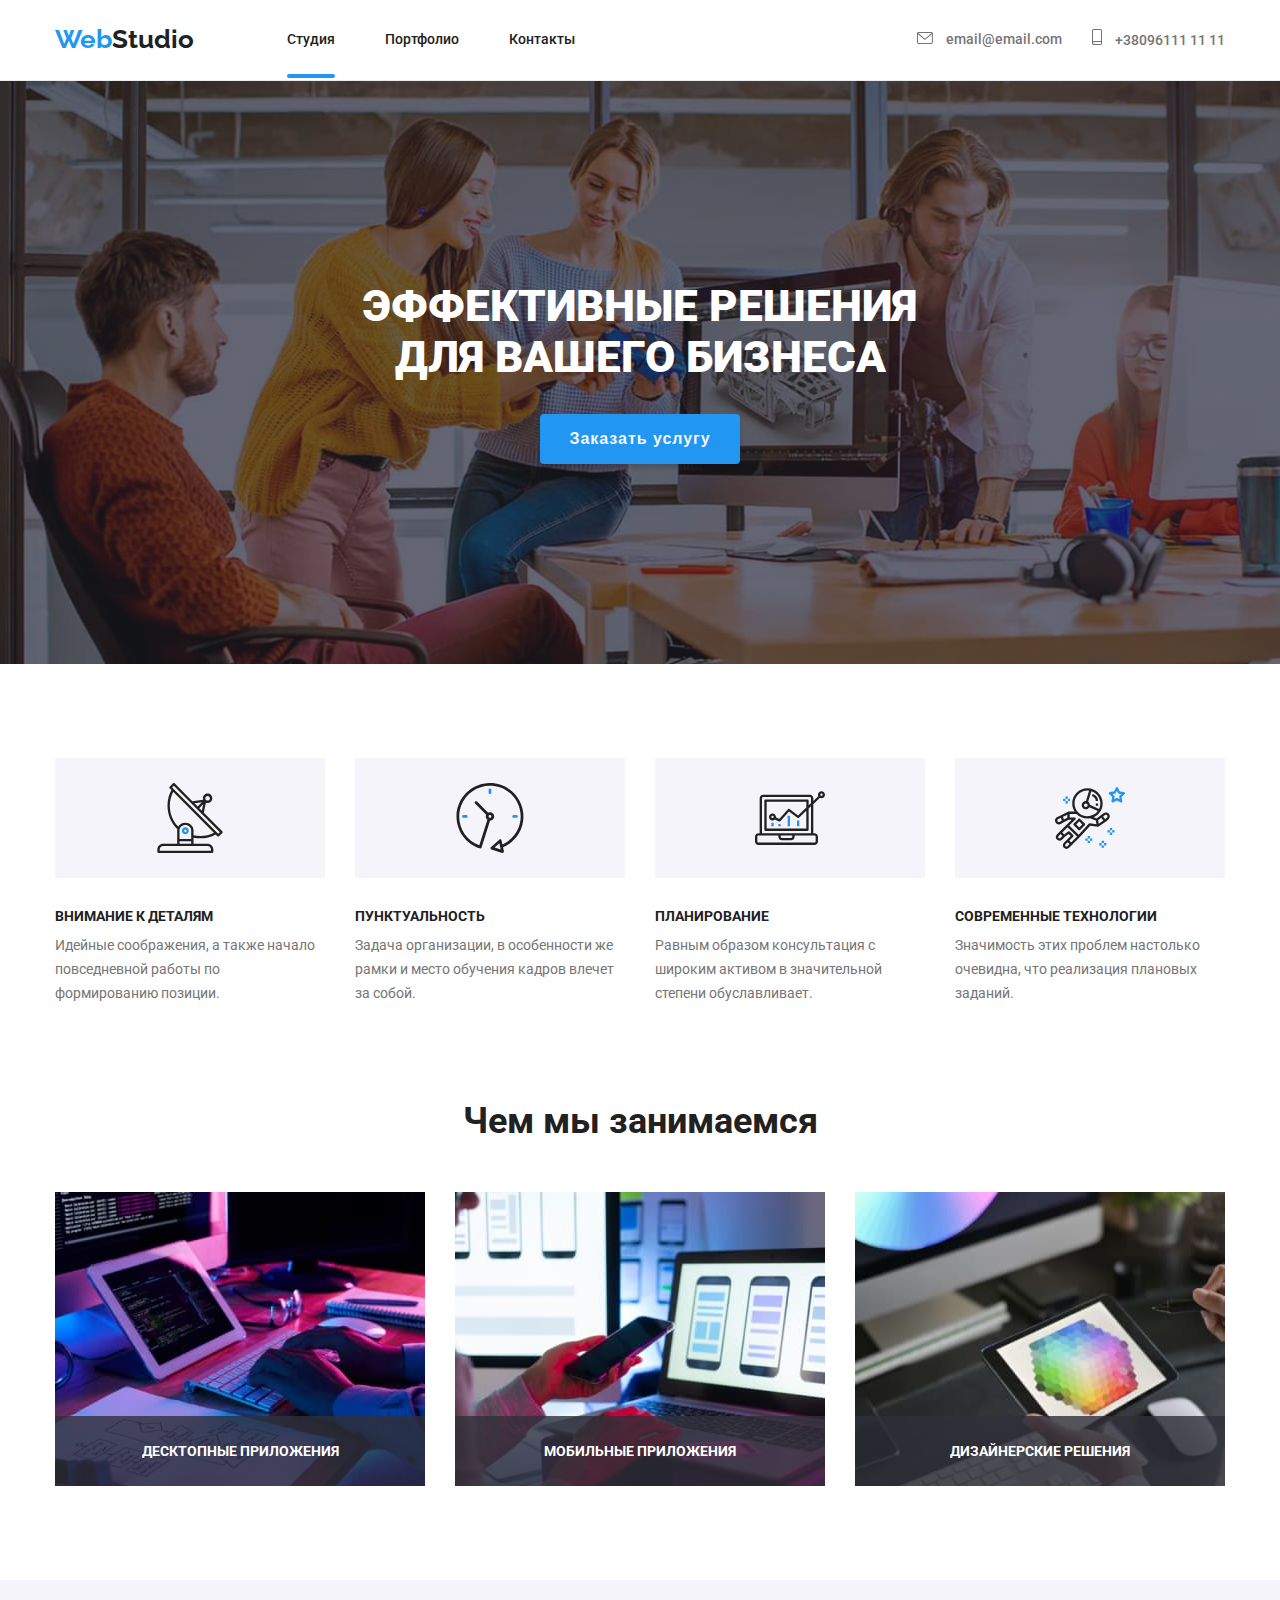
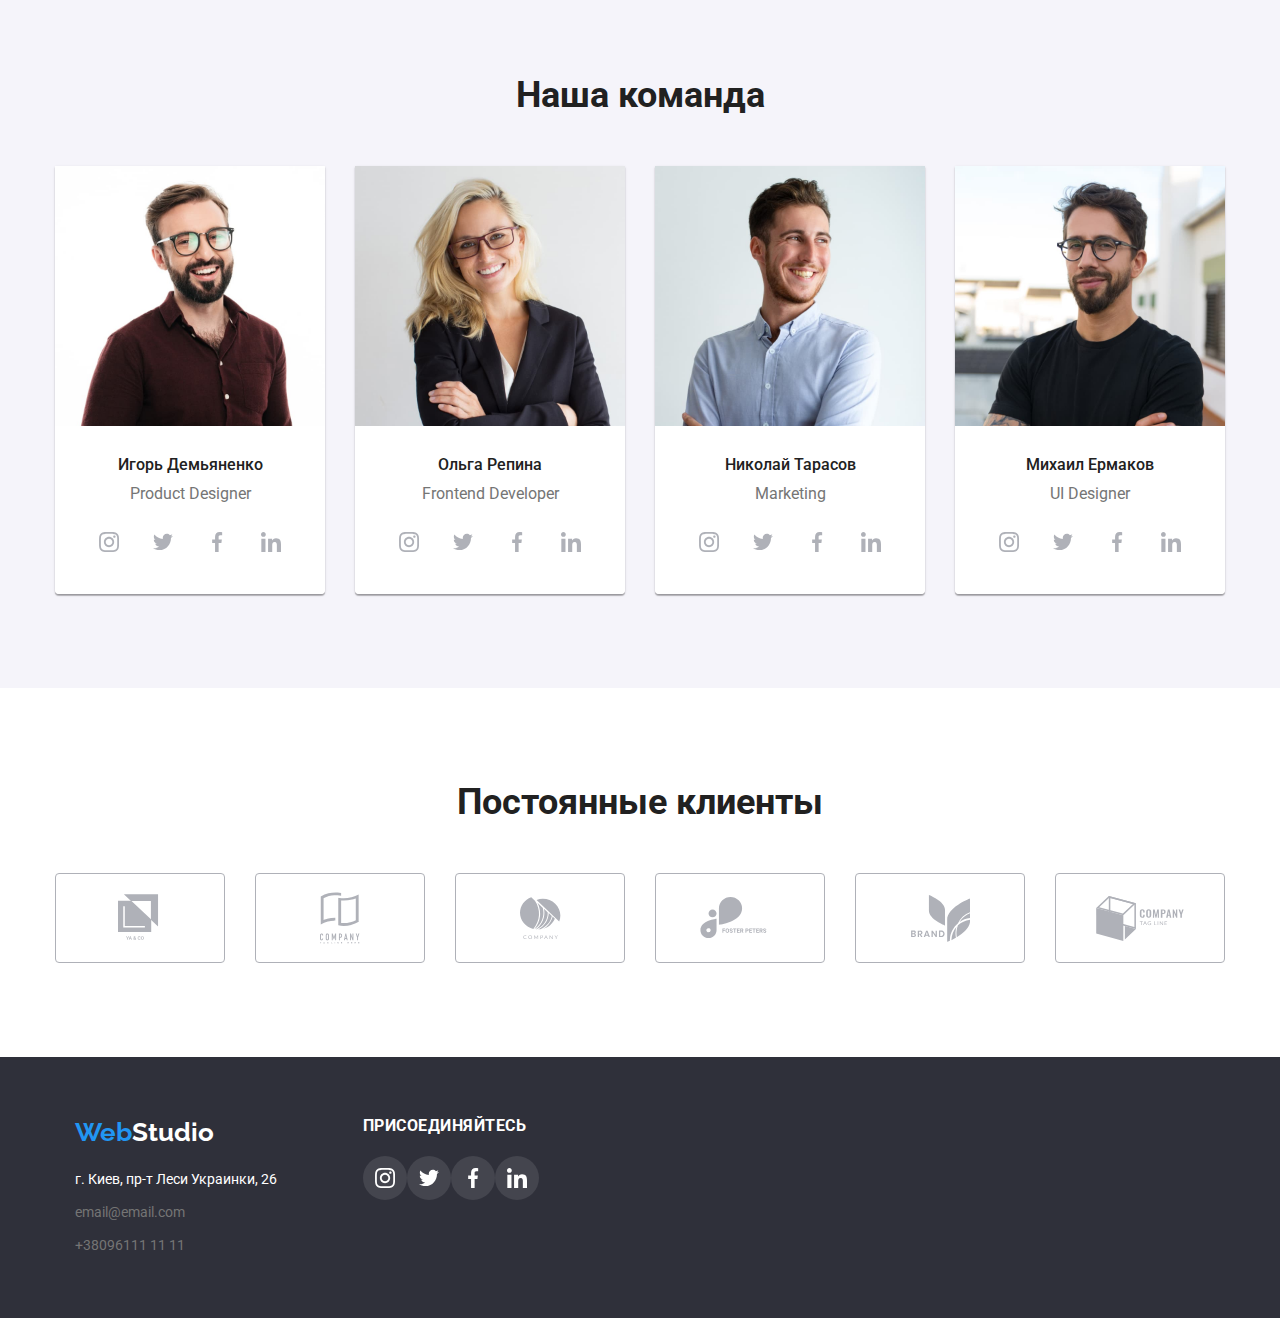
==== index.html @ d04120c4 "5" ====
<!DOCTYPE html>
<html lang="ru">
  <head>
    <meta charset="UTF-8" />
    <meta http-equiv="X-UA-Compatible" content="IE=edge" />
    <meta name="viewport" content="width=device-width, initial-scale=1.0" />
    <link rel="preconnect" href="https://fonts.gstatic.com" />
    <link
      href="https://fonts.googleapis.com/css2?family=Raleway:wght@700&family=Roboto:wght@400;500;700;900&display=swap"
      rel="stylesheet"
    />
    <link
      rel="stylesheet"
      href="https://cdnjs.cloudflare.com/ajax/libs/modern-normalize/1.0.0/modern-normalize.css"
      integrity="sha512-Zx6MlUMKSVJoQ+83OwhdILe8cSEsCzfqThJd7J/VA2UrK6Ctj85p+xzqfyuNXE5B1k25uUdmJ2OzItbBy9GHAQ=="
      crossorigin="anonymous"
    />
    <link rel="stylesheet" href="css/styles.css" />
    <title>webstudio</title>
  </head>

  <body>
    <header class="header">
      <div class="ctn">
        <nav class="nav">
          <a class="logo" href="./index.html"
            >Web<span class="logoS">Studio</span>
          </a>

          <ul class="nav-list">
            <li class="nav-item">
              <a class="link active" href="./index.html">Студия</a>
            </li>
            <li class="nav-item">
              <a class="link" href="./portfolio.html">Портфолио</a>
            </li>
            <li class="nav-item">
              <a class="link" href="#">Контакты</a>
            </li>
          </ul>

          <!-- address -->

          <ul class="contact">
            <li>
              <a class="link" href="mailto:email@email.com">
                <svg class="contact-icon" width="16" height="12">
                  <use href="./images/symbol-defs.svg#icon-envelope-1"></use>
                </svg>
                email@email.com</a
              >
            </li>
            <li>
              <a class="link" href="tel:+380961111111">
                <svg class="contact-icon" width="10" height="16">
                  <use href="./images/symbol-defs.svg#icon-smartphone-1"></use>
                </svg>
                +38096111 11 11</a
              >
            </li>
          </ul>
        </nav>
      </div>
    </header>

    <main>
      <!--Герой-->
      <section id="hero">
        <div class="herro">
          <!-- <img src="./images/bgr.jpg" alt="" /> -->
          <h1>Эффективные решения<br />для вашего бизнеса</h1>
          <button data-modal-open type="button" class="herro-button">Заказать услугу</button>
        </div>
      </section>

      <section class="features">
        <div class="ctn">
          <h2 class="visually-hidden">Особенности</h2>
          <ul class="features-list">
            <li class="features-item">
              <div class="thumb-features">
                <svg class="features-icon" width="70" height="70">
                  <use href="./images/symbol-defs.svg#icon-antenna"></use>
                </svg>
              </div>
              <h3>Внимание к деталям</h3>
              <p>
                Идейные соображения, а также начало повседневной работы по
                формированию позиции.
              </p>
            </li>
            <li class="features-item">
              <div class="thumb-features">
                <svg class="features-icon" width="70" height="70">
                  <use href="./images/symbol-defs.svg#icon-clock"></use>
                </svg>
              </div>
              <h3>Пунктуальность</h3>
              <p>
                Задача организации, в особенности же рамки и место обучения
                кадров влечет за собой.
              </p>
            </li>
            <li class="features-item">
              <div class="thumb-features">
                <svg class="features-icon" width="70" height="70">
                  <use href="./images/symbol-defs.svg#icon-diagram"></use>
                </svg>
              </div>
              <h3>Планирование</h3>
              <p>
                Равным образом консультация с широким активом в значительной
                степени обуславливает.
              </p>
            </li>
            <li class="features-item">
              <div class="thumb-features">
                <svg class="features-icon" width="70" height="70">
                  <use href="./images/symbol-defs.svg#icon-astronaut"></use>
                </svg>
              </div>
              <h3>Современные технологии</h3>
              <p>
                Значимость этих проблем настолько очевидна, что реализация
                плановых заданий.
              </p>
            </li>
          </ul>
        </div>
      </section>

      <section class="interest">
        <div class="ctn">
          <h2 class="title">Чем мы занимаемся</h2>
          <ul class="box">
            <li>
              <div class="thumb-interest">
                <img src="./images/img-1.jpg" alt="Десктопные приложения" />
                <h3 class="interest__text">Десктопные приложения</h3>
              </div>
            </li>
            <li>
              <div class="thumb-interest">
                <img src="./images/img-2.jpg" alt="Мобильные приложения" />
                <h3 class="interest__text">Мобильные приложения</h3>
              </div>
            </li>
            <li>
              <div class="thumb-interest">
                <img src="./images/img-3.jpg" alt="Дизайнерские решения" />
                <h3 class="interest__text">Дизайнерские решения</h3>
              </div>
            </li>
          </ul>
        </div>
      </section>

      <section class="teem">
        <div class="ctn">
          <h2 class="title">Наша команда</h2>
          <ul class="teem-list">
            <li class="teem-item">
              <img width="270"
                src="./images/img_1.jpg"
                alt="Игорь Демьяненко"
              />
              <div class="team-card">
                <a href="./images/symbol-defs.svg"></a>
                <h3>Игорь Демьяненко</h3>
                <p>Product Designer</p>
                  <!-- rere -->
                  <ul class="teamate-networks">
                    <li class="teamate-network-item">
                      <a class="teamate-network-link" href="">
                        <svg class="network-icon" width="20" height="20">
                          <use href="./images/symbol-defs.svg#icon-inst"></use>
                        </svg>
                      </a>
                    </li>
                    <li class="teamate-network-item">
                      <a class="teamate-network-link" href="">
                        <svg class="network-icon" width="20" height="16.25">
                          <use href="./images/symbol-defs.svg#icon-twitter"></use>
                        </svg>
                      </a>
                    </li>
                    <li class="teamate-network-item">
                      <a class="teamate-network-link" href="">
                        <svg class="network-icon" width="20" height="20">
                          <use href="./images/symbol-defs.svg#icon-facebook"></use>
                        </svg>
                      </a>
                    </li>
                    <li class="teamate-network-item">
                      <a class="teamate-network-link" href="">
                        <svg class="network-icon" width="20" height="20">
                          <use href="./images/symbol-defs.svg#icon-linkedin"></use>
                        </svg>
                      </a>
                    </li>
                  </ul>
                  <!-- rere -->
              </div>
            </li>
            <li class="teem-item">
              <img width="270" src="./images/img_2.jpg" alt="Ольга Репина" />
              <div class="team-card">
                <h3>Ольга Репина</h3>
                <p>Frontend Developer</p>
                <ul class="teamate-networks">
                  <li class="teamate-network-item">
                    <a class="teamate-network-link" href="">
                      <svg class="network-icon" width="20" height="20">
                        <use href="./images/symbol-defs.svg#icon-inst"></use>
                      </svg>
                    </a>
                  </li>
                  <li class="teamate-network-item">
                    <a class="teamate-network-link" href="">
                      <svg class="network-icon" width="20" height="16.25">
                        <use href="./images/symbol-defs.svg#icon-twitter"></use>
                      </svg>
                    </a>
                  </li>
                  <li class="teamate-network-item">
                    <a class="teamate-network-link" href="">
                      <svg class="network-icon" width="10" height="20">
                        <use href="./images/symbol-defs.svg#icon-facebook"></use>
                      </svg>
                    </a>
                  </li>
                  <li class="teamate-network-item">
                    <a class="teamate-network-link" href="">
                      <svg class="network-icon" width="20" height="20">
                        <use href="./images/symbol-defs.svg#icon-linkedin"></use>
                      </svg>
                    </a>
                  </li>
                </ul>
              </div>
            </li>
            <li class="teem-item">
              <img width="270" src="./images/img_3.jpg" alt="Николай Тарасов" />
              <div class="team-card">
                <h3>Николай Тарасов</h3>
                <p>Marketing</p>
                <ul class="teamate-networks">
                  <li class="teamate-network-item">
                    <a class="teamate-network-link" href="">
                      <svg class="network-icon" width="20" height="20">
                        <use href="./images/symbol-defs.svg#icon-inst"></use>
                      </svg>
                    </a>
                  </li>
                  <li class="teamate-network-item">
                    <a class="teamate-network-link" href="">
                      <svg class="network-icon" width="20" height="16.25">
                        <use href="./images/symbol-defs.svg#icon-twitter"></use>
                      </svg>
                    </a>
                  </li>
                  <li class="teamate-network-item">
                    <a class="teamate-network-link" href="">
                      <svg class="network-icon" width="10" height="20">
                        <use href="./images/symbol-defs.svg#icon-facebook"></use>
                      </svg>
                    </a>
                  </li>
                  <li class="teamate-network-item">
                    <a class="teamate-network-link" href="">
                      <svg class="network-icon" width="20" height="20">
                        <use href="./images/symbol-defs.svg#icon-linkedin"></use>
                      </svg>
                    </a>
                  </li>
                </ul>
              </div>
            </li>
            <li class="teem-item">
              <img width="270" src="./images/img_4.jpg" alt="Михаил Ермаков" />
              <div class="team-card">
                <h3>Михаил Ермаков</h3>
                <p>UI Designer</p>
                <ul class="teamate-networks">
                  <li class="teamate-network-item">
                    <a class="teamate-network-link" href="">
                      <svg class="network-icon" width="20" height="20">
                        <use href="./images/symbol-defs.svg#icon-inst"></use>
                      </svg>
                    </a>
                  </li>
                  <li class="teamate-network-item">
                    <a class="teamate-network-link" href="">
                      <svg class="network-icon" width="20" height="16.25">
                        <use href="./images/symbol-defs.svg#icon-twitter"></use>
                      </svg>
                    </a>
                  </li>
                  <li class="teamate-network-item">
                    <a class="teamate-network-link" href="">
                      <svg class="network-icon" width="10" height="20">
                        <use href="./images/symbol-defs.svg#icon-facebook"></use>
                      </svg>
                    </a>
                  </li>
                  <li class="teamate-network-item">
                    <a class="teamate-network-link" href="">
                      <svg class="network-icon" width="20" height="20">
                        <use href="./images/symbol-defs.svg#icon-linkedin"></use>
                      </svg>
                    </a>
                  </li>
                </ul>
              </div>
            </li>
          </ul>
        </div>
      </section>

      <section class="client">
        <div class="ctn">
          <h2 class="title">Постоянные клиенты</h2>
          <!-- <h3 class="title">не получается сменить цвет SVG при ховере(удалял цвет, филл...) не разобрался</h3> -->
          <ul>
            <li class="client-item">
              <a href="#">
                <svg class="client-icon" width="44.27px" height="49.23px">
                <use href="./images/symbol-defs.svg#icon-logo-1">
                </use></svg></a>
            </li>
            <li class="client-item"><a href="#">
                <svg class="client-icon" width="40px" height="52px">
                <use href="./images/symbol-defs.svg#icon-logo-2">
                </use></svg>
            </a></li>
            
            <li class="client-item"><a href="#">
              <svg class="client-icon" width="41px" height="42.6px">
              <use href="./images/symbol-defs.svg#icon-logo-3">
              </use></svg></a></li>
            <li class="client-item"><a href="#">
              <svg class="client-icon" width="79.66" height="42.02">
              <use href="./images/symbol-defs.svg#icon-logo-4">
              </use></svg></a></li>
            <li class="client-item"><a href="#">
              <svg class="client-icon" width="59" height="47">
              <use href="./images/symbol-defs.svg#icon-logo-5">
              </use></svg></a></li>
            <li class="client-item"><a href="#">
              <svg class="client-icon" width="88.48" height="45.44">
              <use href="./images/symbol-defs.svg#icon-logo-6">
              </use></svg></a></li>
          </ul>
        </div>
      </section>
    </main>

    <footer class="foot">
      <div class="ctn">
        <div class="adress-conteiner">
          <a class="logo bottom" href="#hero"
            >Web<span class="logo-S">Studio</span>
          </a>
          <address class="adress">
            <span class="adress"> г. Киев, пр-т Леси Украинки, 26</span>
            <a class="adress link" href="mailto:email@email.com"
              >email@email.com</a
            >
            <a class="adress link" href="tel:+380961111111">+38096111 11 11</a>
          </address>
        </div>
        <div class="social-links">
          <p class="social-links-text">присоединяйтесь</p>
          
          <ul class="teamate-networks">
            <li class="teamate-network-item">
              <a class="teamate-network-link" href="">
                <svg class="network-icon" width="20" height="20">
                  <use href="./images/symbol-defs.svg#icon-inst"></use>
                </svg>
              </a>
            </li>
            <li class="teamate-network-item">
              <a class="teamate-network-link" href="">
                <svg class="network-icon" width="20" height="16.25">
                  <use href="./images/symbol-defs.svg#icon-twitter"></use>
                </svg>
              </a>
            </li>
            <li class="teamate-network-item">
              <a class="teamate-network-link" href="">
                <svg class="network-icon" width="20" height="20">
                  <use href="./images/symbol-defs.svg#icon-facebook"></use>
                </svg>
              </a>
            </li>
            <li class="teamate-network-item">
              <a class="teamate-network-link" href="">
                <svg class="network-icon" width="20" height="20">
                  <use href="./images/symbol-defs.svg#icon-linkedin"></use>
                </svg>
              </a>
            </li>
          </ul>

        </div>
      </div>
      </footer>
    
    <div data-modal class="backdrop is-hidden">
      <div class="modal">
        <form class="form">
          <p class="form__text">Оставьте свои данные, мы вам перезвоним</p>
          <label for="username">Имя</label>
            <div class="form-input__wraper">
              <input type="text" name="name" id="username">
            </div>
          <label for="tel">Телефон</label>
            <div class="form-input__wraper">
              <input type="text" name="tel" id="tel">
            </div>
          <label for="mail">Почта</label>
            <div class="form-input__wraper">
              <input type="text" name="mail" id="mail">
            </div>  
          <label for="mail">Почта</label>
            <div class="form-input__wraper">
              <input type="text" name="email" id="email">
            </div> 
            <button type="submit">Отправить</button>
                  </form>
          <div class="checkbox">
            <input type="checkbox" name="" id="">
          </div>
          
            <div></div>



          
        
        <button data-modal-close type="" class="close-button">
          <svg class="close-button__icon" width="20" height="20">
            <use href="./images/symbol-defs.svg#icon-close"></use>
          </svg>
        </button>

      </div>
    </div>

    <script src="./js/modal.js"></script>
  </body>
</html>
---- css/styles.css ----
:root {
  --maintext: #212121;
  --greytext: #757575;
  --greytext-second: #AFB1B8;
  --focus: #2196f3;
  --herotext: #ffffff;
  --background-main: #ffffff;
  --background-modal: rgba(0, 0, 0, 0.2);
  --background-thumb: rgba(33, 150, 243, 0.9);
  --background-hero: #2f303a;
  --text-adress: rgba(255, 255, 255, 0.6);
  --background-second: #f5f4fa;
  --background-interest: #e5e5e5;
  --bazier: cubic-bezier(0.4, 0, 0.2, 1);
  --card-set-gap: 30px;
}

*,
*::before,
*::after {
  box-sizing: inherit;
  margin: 0;
  padding: 0;
  
}



/* padding-top: 80px; */

body {
  box-sizing: border-box;
  font-family: 'Roboto', sans-serif;
  color: var(--maintext);
  background-color: var(--background-main);
}

a {
  text-decoration: none;
}

ul {
  list-style: none;
}

.ctn {

  /* outline: 1px solid coral; */

  width: 1200px;
  margin: 0 auto;
  padding: 0 15px;
}

.no-gap {
  display: block;
  max-width: 100%;
  height: auto;
}

/*header*/

.header {
  position: sticky;
  top: 0;
  min-height: 80px;
  padding: 24 215px;
  border-bottom: 1px solid #ececec;
  background-color: var(--background-main);
  z-index: 1;
}

.nav {
  font-weight: 500;
  align-items: center;
  line-height: 1.172;
  color: var(--maintext);
  vertical-align: middle;
  justify-content: space-between;
}

.nav-list {
  margin-left: 93px;
}

.nav-item:not(:first-child) {
  margin-left: 50px;
}

.logo {
  display: inline-block;
  font-family: 'Raleway', sans-serif;
  font-size: 26px;
  font-style: normal;
  font-weight: 700;
  line-height: 1.1738;
  color: var(--focus);
  padding-top: 24px;
  padding-bottom: 25px;
}

.logoS {
  color: var(--maintext);
}

.link {
  position: relative;
  font-weight: 500;
  font-size: 14px;
  line-height: 1.172;
  color: inherit;
}

.link.active::after {
  position: absolute;
  bottom: -31px;
  content: '';
  display: block;
  width: 100%;
  height: 4px;
  margin-top: 28px;
  background-color: var(--focus);
  border-radius: 2px;
}

/* contact */

.contact {
  margin-left: auto;
}

.contact a {
  color: var(--greytext);
 }

.contact li:last-child {
  margin-left: 30px;
}

.contact-icon {
  margin-right: 10px;
  text-align: center;
  fill: currentColor;
}

a.link:focus,
a.link:hover {
  color: var(--focus);
  transition: color 250ms var(--bazier), background-color 250ms var(--bazier);
}

/* Hower */

/* a.link:focus .contact-icon,
a.link:hover .contact-icon {
  fill: var(--focus);
} */

a.link:focus::before,
a.link:hover::before {
  color: var(--focus);
}

.header,
.nav,
.nav-list,
.box,
.features-list,
.teem-list,
.contact {
  display: flex;
  align-items: center;
  justify-content: space-between;
}

/*herro*/

.herro {
  margin: 0 auto;
  padding-top: 200px;
  padding-bottom: 200px;
  max-width: 1600px;
  background-color: var(--background-hero);
  background-image: linear-gradient(
      to right,
      rgba(47, 48, 58, 0.4),
      rgba(47, 48, 58, 0.4)
    ),
    url(../images/bgr.jpg);
  background-repeat: no-repeat;
  background-size: cover;
  text-align: center;
}

/* align-items: center;
  justify-content: space-between; */

.herro h1 {
  color: var(--herotext);
  display: block;
  font-weight: 900;
  line-height: 1.1738;
  font-size: 44px;
  font-style: normal;
  text-transform: uppercase;
  margin-bottom: 30px;
}

.herro-button {
  display: inline-block;
  cursor: pointer;
  border-radius: 4px;
  font-weight: 700;
  font-size: 16px;
  line-height: 1.875;
  letter-spacing: 0.06em;
  border: 1px solid transparent;
  background-color: var(--focus);
  color: var(--background-second);
  width: 200px;
  height: 50px;
  box-shadow: 0px 4px 4px rgba(0, 0, 0, 0.15);
}

.herro-button:focus,
.herro-button:hover {
  background-color: var(--background-second);
  color: var(--focus);
}

/*features*/

.features {
  padding: 94px 0;
}

.visually-hidden {
  position: absolute;
  width: 1px;
  height: 1px;
  margin: -1px;
  border: 0;
  padding: 0;
  white-space: nowrap;
  clip-path: inset(100%);
  clip: rect(0 0 0 0);
  overflow: hidden;
}

.features-item:not(:last-of-type) {
  margin-right: 30px;
}

.features h3 {
  font-weight: 700;
  font-size: 14px;
  line-height: 1.142;
  text-transform: uppercase;
  margin: 0;
  padding: 0;
  margin-top: 30px;
  margin-bottom: 10px;
}

.features p {
  font-weight: 400;
  font-size: 14px;
  line-height: 1.712;
  color: var(--greytext);
}

.thumb-features {
  width: 270px;
  height: 120px;
  background-color: var(--background-second);
  display: flex;
  align-items: center;
  justify-content: center;
}

/* interest */

.interest {
  padding-bottom: 94px;
}

.interest h2 {
  font-weight: 700;
  font-size: 36px;
  line-height: 1.172;
  text-align: center;
}

.box {
  margin-top: 50px;
}

/* .box img { display: block;} */

.thumb-interest {
  position: relative;
  width: 370px;
  height: 294px;
}

.thumb-interest > img {
  display: block;
  height: 100%;
  width: 100%;
  object-fit: cover;
}

.interest__text {
  position: absolute;
  bottom: 0;
  width: 100%;
  height: 70px;
  background: rgba(47, 48, 58, 0.8);
  font-weight: 700;
  font-size: 14px;
  line-height: 1.172;
  color: var(--herotext);
  text-transform: uppercase;


  display: flex;
  justify-content: center;
  align-items: center;
  padding: 27px 0;
}

/*teem*/

.teem {
  padding-top: 94px;
  padding-bottom: 94px;
  background-color: var(--background-second);
}

.teem h2 {
  font-weight: 700;
  font-size: 36px;
  line-height: 1.172;
  text-align: center;
  margin-bottom: 50px;
}

.team-card {
  padding: 30px 32px;
  background-color:var(--background-main);
  border-radius: 0px 0px 4px 4px;
}

.teem h3 {
  font-weight: 500;
  font-size: 16px;
  line-height: 1.172;
  text-align: center;
  padding-bottom: 10px;
}

.teem p {
  color: var(--greytext);
  font-weight: 400;
  font-size: 16px;
  line-height: 1.172;
  text-align: center;
}

.teem-item {
  box-shadow: 0px 1px 3px rgb(0 0 0 / 12%), 0px 1px 1px rgb(0 0 0 / 12%),
    0px 2px 1px rgb(0 0 0 / 22%);
  border-radius: 0px 0px 4px 4px;
}

.teem-item img {
  display: block;
}

.teem-item:hover,
.teem-item:focus {
  box-shadow: 0px 1px 1px rgba(0, 0, 0, 0.12), 0px 4px 4px rgba(0, 0, 0, 0.06),
    1px 4px 6px rgba(0, 0, 0, 0.16);
  outline: none;
  transition: color 250ms var(--bazier), background-color 250ms var(--bazier);
}

.teamate-networks {
  margin-top: 16px;
  display: flex;
  justify-content: space-between;

  /* text-align: center; */
  /* align-items: ; */
  color: var(--greytext);
  }


.teamate-networks:not(:last-child) {
  margin-right: 10px;
}

/* .teamate-network-item:not(:last-of-type) {
  margin-right: 10px;
} */

.teamate-network-link {
  display: inline-flex;

  /* outline: coral 1px solid; */
  color: var(--greytext-second);
  object-fit: contain;
  border-radius: 50%;
  width: 44px;
  height: 44px;
  align-items: center;
  justify-content: center;
}

.teamate-network-item {
  align-items: baseline;
 }

.teamate-network-link:hover,
.teamate-network-link:focus {
  color: var(--background-main);
  background-color: var(--focus);
  position: centre;
  transition: color 250ms var(--bazier), background-color 250ms var(--bazier);

  /* background-color: var(--focus); */
  /* fill: darkmagenta; */
}

.network-icon {
  fill: currentColor;
  width: 20px;
  height: 20px;
  object-fit: contain;
  
}

/* CLIENT*S */

.client {
  padding: 94px 0;
}

.client .title{
  margin-bottom: 50px;
}
  
.client ul {
  display: flex;
  align-items: center;
  justify-content: space-between;
  /* outline: var(--focus) 1px dashed; */
}
  
.client li {
  
  width: 170px;
  height: 90px;
  }
  

.client-item:hover .client-icon,
.client-item:focus .client-icon {
  
  color: var(--focus);
  fill: var(--focus);
  /* background-color: var(--focus); */
  outline: none;
  transition: color 250ms var(--bazier), background-color 250ms var(--bazier);
}

.client-item a {
  width: 100%;
  height: 100%;
  display: flex;
  align-items: center;
  justify-content: center;
  border: var(--greytext-second) 1px solid;
  color:var(--greytext-second);
  border-radius: 4px;
}
   
.client-item a:hover,
.client-item a:focus {
  border-color: var(--focus);
  outline: none;
  fill: var(--focus);
  color: var(--focus);
  transition: color 250ms var(--bazier), background-color 250ms var(--bazier);
}

.client-icon {
  fill: currentColor;
}

/* .client-item:hover .client-icon,
.client-item:focus .client-icon {
  fill: var(--focus);
} */
/* 
.client-item:hover { 
  background-color: var(--focus);
  fill: var(--focus);
 } */
  
/*footer*/
  
.foot {
  padding: 60px;
  background-color: var(--background-hero);
  
}

.foot > .ctn {
  display: flex;
  flex-wrap: wrap;
}

.logo-S {
  color: var(--herotext);
}

.adress {
  font-weight: 400;
  font-size: 14px;
  line-height: 1.714;
  text-decoration: none;
  color: var(--herotext);
  font-style: normal;
}

a.adress {
  color: var(--greytext);
  display: block;
  margin-top: 9px;
}

.social-links {
  margin-left: 86px;
  align-items: baseline;
}

.social-links .teamate-network-link {
background: rgba(255, 255, 255, 0.1);
color: var(--background-main);
fill: var(--herotext);
}

.social-links-text {
  font-family: Roboto, sans-serif;
  font-weight: 700;
  size: 14px;
  line-height: 1.172;
  letter-spacing: 0.03em;
  text-transform: uppercase;  
  color: var(--background-main);
  margin-bottom: 20px;
}

.foot .teamate-network-link:hover,
.foot .teamate-network-link:focus {
  color: var(--background-main);
  background-color: var(--focus);
  transition: color 250ms var(--bazier), background-color 250ms var(--bazier);
}

.nav-list::after {
  content: '';
  position: absolute;

  /* buttom 0; */
  left: 0;
  width: 100%;
  background-color: var(--focus);
  height: 5px;
  opacity: 0;
}

/* h2 - section title */

.title {
  font-weight: 700;
  font-size: 36px;
  line-height: 1.16;
  text-align: center;
  margin: 0;
  padding: 0;
}

.bottom {
  padding: 0;
  margin-bottom: 20px;
}

.thumb {
  position: relative;
  overflow: hidden;
}

.example-link:hover,
.example-link:focus {
  box-shadow: 0px 1px 1px rgba(0, 0, 0, 0.12), 0px 4px 4px rgba(0, 0, 0, 0.06),
    1px 4px 6px rgba(0, 0, 0, 0.16);
  outline: none;
}

.overlay {
  position: absolute;
  bottom: 0;
  left: 0;

  transform: translateY(101%);

  width: 100%;
  height: 100%;
  background-color: var(--background-thumb);

  transition: transform 250ms var(--bazier);
}


.example-link:hover .overlay,
.example-link:focus .overlay {
  transform: translateY(0);
}

.overlay__text {
  margin: 0;
  padding: 63px 24px;

  color: var(--background-main);
  font-size: 18px;
  line-height: 1.56;

}
  
.backdrop {
  position: fixed;
  top: 0;
  left: 0;
  width: 100%;
  height: 100%;
  background-color: var(--background-modal);
  z-index: 100;
}

.modal {
  position: absolute;
  top: 50%;
  left: 50%;
  transform: translate(-50%, -50%);
  background-color: var(--background-main);
  max-width: 528px;
  width: 100%;
  /* min-height: 581px; */
  padding: 40px;
  max-height: 100vh;
  overflow-y: auto;
}

.backdrop.is-hidden {
  opacity: 0;
  pointer-events: none;
  visibility: hidden;
}

.close-button {
  position: absolute;
  display: flex;
  top: 8px;
  right: 8px;
  align-items: center;
  border-radius: 50%;
  border: 1px solid rgba(0,0,0,0.1);;
  width: 30px;
  height: 30px;
  justify-content: center;
}

  /* section {
    outline: rebeccapurple 1px dashed;
  }
  
  li {
    outline: royalblue 1px dashed;
  } */
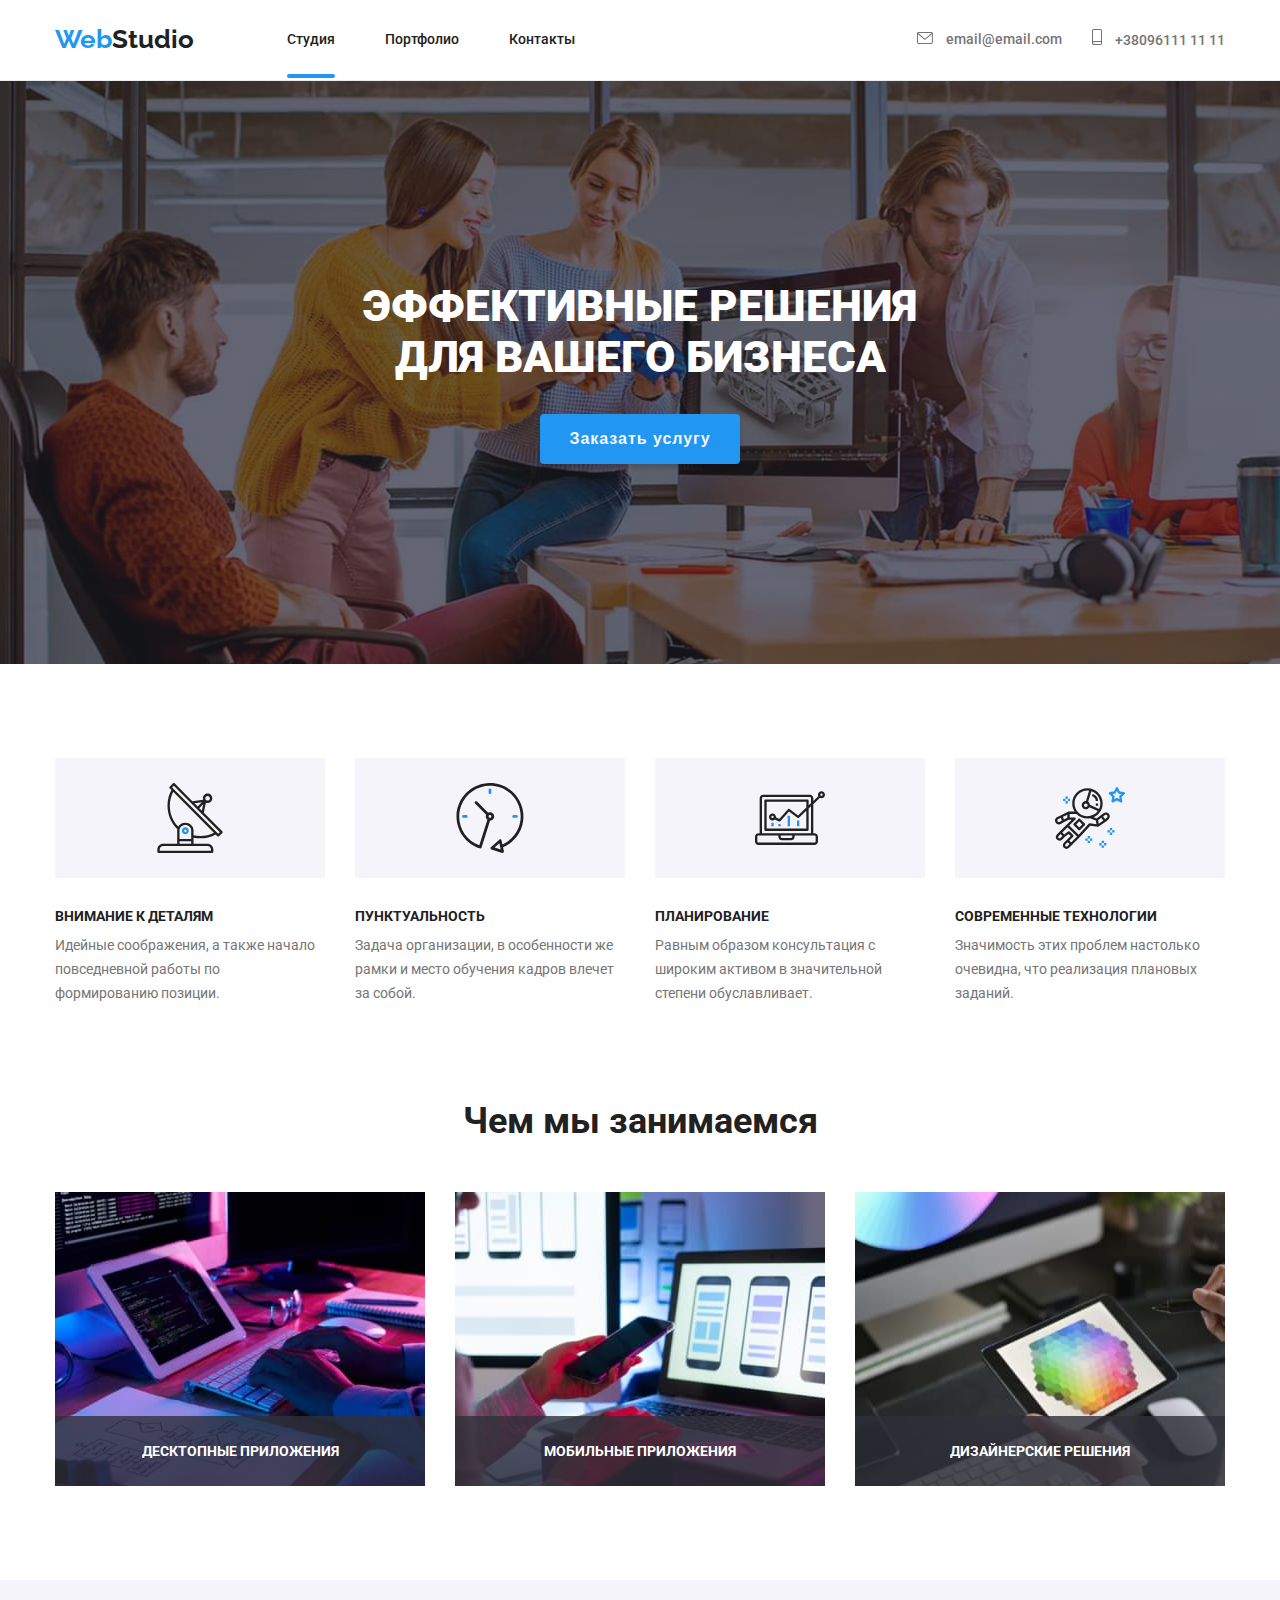
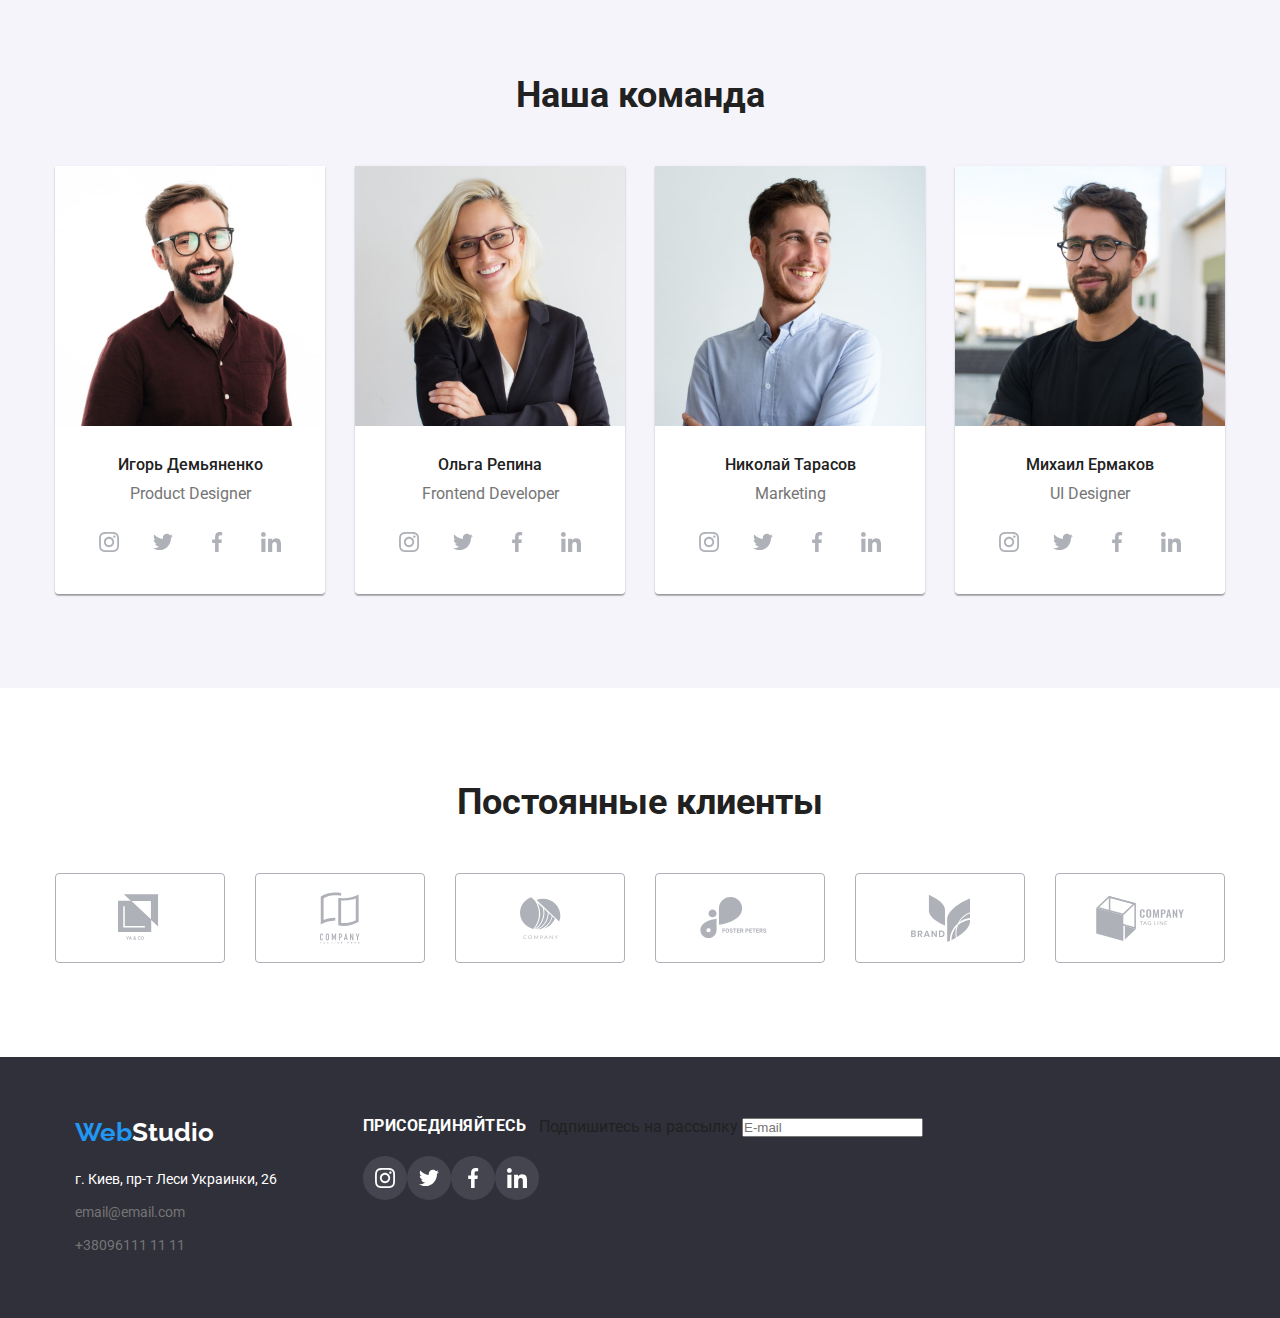
==== commit 7ceee507: "6" ====
--- a/index.html
+++ b/index.html
@@ -357,6 +357,7 @@
 
     <footer class="foot">
       <div class="ctn">
+
         <div class="adress-conteiner">
           <a class="logo bottom" href="#hero"
             >Web<span class="logo-S">Studio</span>
@@ -369,6 +370,7 @@
             <a class="adress link" href="tel:+380961111111">+38096111 11 11</a>
           </address>
         </div>
+
         <div class="social-links">
           <p class="social-links-text">присоединяйтесь</p>
           
@@ -403,36 +405,80 @@
             </li>
           </ul>
 
-        </div>
+        </div> 
+
+        <div class="sing">
+          <form>
+            <label class="sing-label">
+              Подпишитесь на рассылку
+              <input type="email" name="email" 
+              placeholder="E-mail"
+              />
+            </label>
+          </form>
+        </div>
+
       </div>
       </footer>
     
     <div data-modal class="backdrop is-hidden">
       <div class="modal">
+
         <form class="form">
           <p class="form__text">Оставьте свои данные, мы вам перезвоним</p>
-          <label for="username">Имя</label>
+          
+          <ul class="form__list">
+
+            <li class="form__item">
+              <label for="username">Имя</label>
             <div class="form-input__wraper">
-              <input type="text" name="name" id="username">
+              <input type="text" name="name" id="username" autofocus >
+              <svg class="form-icon" width="20" height="20">
+                <use href="./images/symbol-defs.svg#icon-person"></use>
+              </svg>
             </div>
-          <label for="tel">Телефон</label>
+            </li>
+
+            <li class="form__item">
+              <label for="tel">Телефон</label>
             <div class="form-input__wraper">
               <input type="text" name="tel" id="tel">
+              <svg class="form-icon" width="20" height="20">
+                <use href="./images/symbol-defs.svg#icon-phone"></use>
+              </svg>
             </div>
-          <label for="mail">Почта</label>
+            </li>
+
+            <li class="form__item">
+              <label for="mail">Почта</label>
             <div class="form-input__wraper">
               <input type="text" name="mail" id="mail">
-            </div>  
-          <label for="mail">Почта</label>
-            <div class="form-input__wraper">
-              <input type="text" name="email" id="email">
-            </div> 
-            <button type="submit">Отправить</button>
-                  </form>
+              <svg class="form-icon" width="20" height="20">
+                <use href="./images/symbol-defs.svg#icon-email"></use>
+              </svg>
+            </div>
+            </li>
+
+            <li class="form__item">
+              <label for="comment">Комментарий</label>
+          
+            <textarea class="textarea" name="comment" id="comment" rows="10"
+            placeholder="Введите текст" ></textarea>
+            </li>
+          </ul>
+         </form>
+
+
           <div class="checkbox">
-            <input type="checkbox" name="" id="">
+            <label for="">
+              <input type="checkbox" name="" id="">
+              <span class="checkbox-text">Соглашаюсь с рассылкой и принимаю 
+                <a class="checkbox-link" href="#">Условия договора</a>
+              </span>
+
+            </label>
           </div>
-          
+          <button class="submit" type="submit">Отправить</button>
             <div></div>
 
 
--- a/css/styles.css
+++ b/css/styles.css
@@ -581,6 +581,10 @@
   opacity: 0;
 }
 
+/* footer__sing */
+
+
+
 /* h2 - section title */
 
 .title {
@@ -676,11 +680,134 @@
   right: 8px;
   align-items: center;
   border-radius: 50%;
-  border: 1px solid rgba(0,0,0,0.1);;
+  border: 1px solid rgba(0,0,0,0.1);
   width: 30px;
   height: 30px;
   justify-content: center;
 }
+
+/* modal - FORM */
+
+.modal {
+  display: flex;
+  flex-wrap: wrap;
+  justify-content: center;
+}
+
+.form__text {
+  font-weight: 700;
+  font-size: 20px;
+  line-height: 1.172;
+  letter-spacing: 0.03em;
+  text-align: center;
+  margin-bottom: 12px;
+}
+
+.form__item:not(last-of-type) {
+  margin-bottom: 10px;
+}
+
+.form label {
+  display: block;
+  font-weight: 400;
+  font-size: 12px;
+  line-height: 1.172;
+  letter-spacing: 0.01em;
+  color: var(--greytext);
+  margin-bottom: 4px;
+}
+
+.form input {
+  width: 100%;
+  height: 40px;
+  padding: 11px 42px;
+  border: 1px solid rgba(33, 33, 33, 0.2);
+  border-radius: 4px;
+}
+
+.form-input__wraper {
+  position: relative;
+  display: block;
+}
+
+.form-icon {
+  position: absolute;
+  top: 50%;
+  transform: translateY(-50%);
+  left: 12px;
+  
+}
+
+.form__item input:focus {
+  outline: none;
+  border-color: var(--focus);
+}
+
+.form-input__wraper:focus .form-icon,
+.form-input__wraper:hover .form-icon {
+  color: var(--focus);
+  fill: var(--focus);
+  transition: fill 250ms var(--bazier)
+}
+
+.textarea {
+  width: 100%;
+  border: 1px solid rgba(33, 33, 33, 0.2);
+  resize: none;
+  padding: 12px 16px;
+  border-radius: 4px;
+}
+
+.textarea:focus {
+  outline: none;
+  border-color: var(--focus);
+}
+
+/* checkbox */
+
+.checkbox {
+  margin-top: 20px;
+}
+
+.checkbox-text {
+  font-size: 14px;
+  line-height: 1.1714;
+  letter-spacing: 0.03em;
+  color: var(--greytext);
+}
+
+.checkbox-link {
+  text-decoration: underline;
+  color: var(--focus);
+}
+
+/* button__submit */
+
+
+.submit {
+  margin-top: 20px;
+  background-color: #2196F3;
+  border-radius: 4px;
+  border: none;
+  color: var(--herotext);
+  padding: 10px 55px;
+}
+
+.submit:hover,
+.submit:focus {
+  background-color: #188CE8;
+}
+
+.close-button:focus .close-button__icon,
+.close-button:hover .close-button__icon {
+  fill: var(--focus);
+  transition: fill 250ms var(--bazier);
+}
+
+
+
+/* div { */
+  /* outline: 1px var(--focus) solid; */
 
   /* section {
     outline: rebeccapurple 1px dashed;
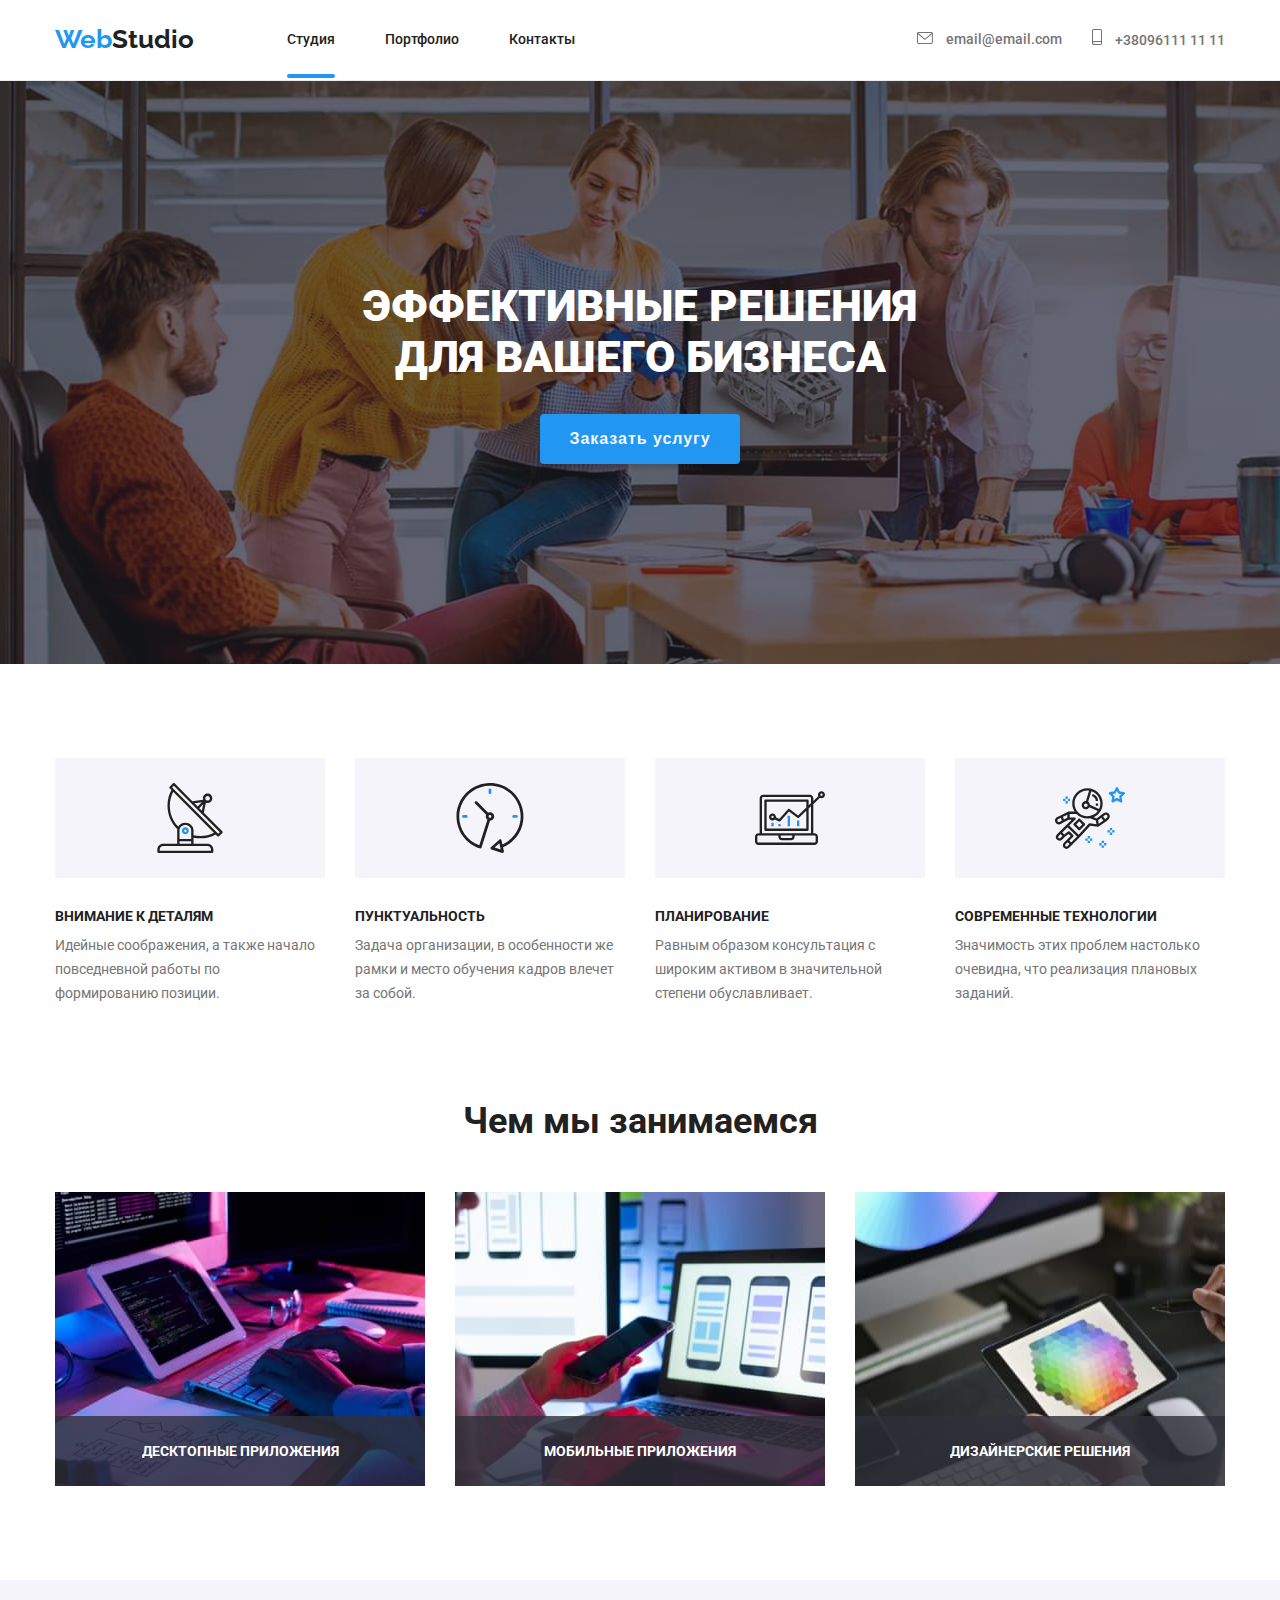
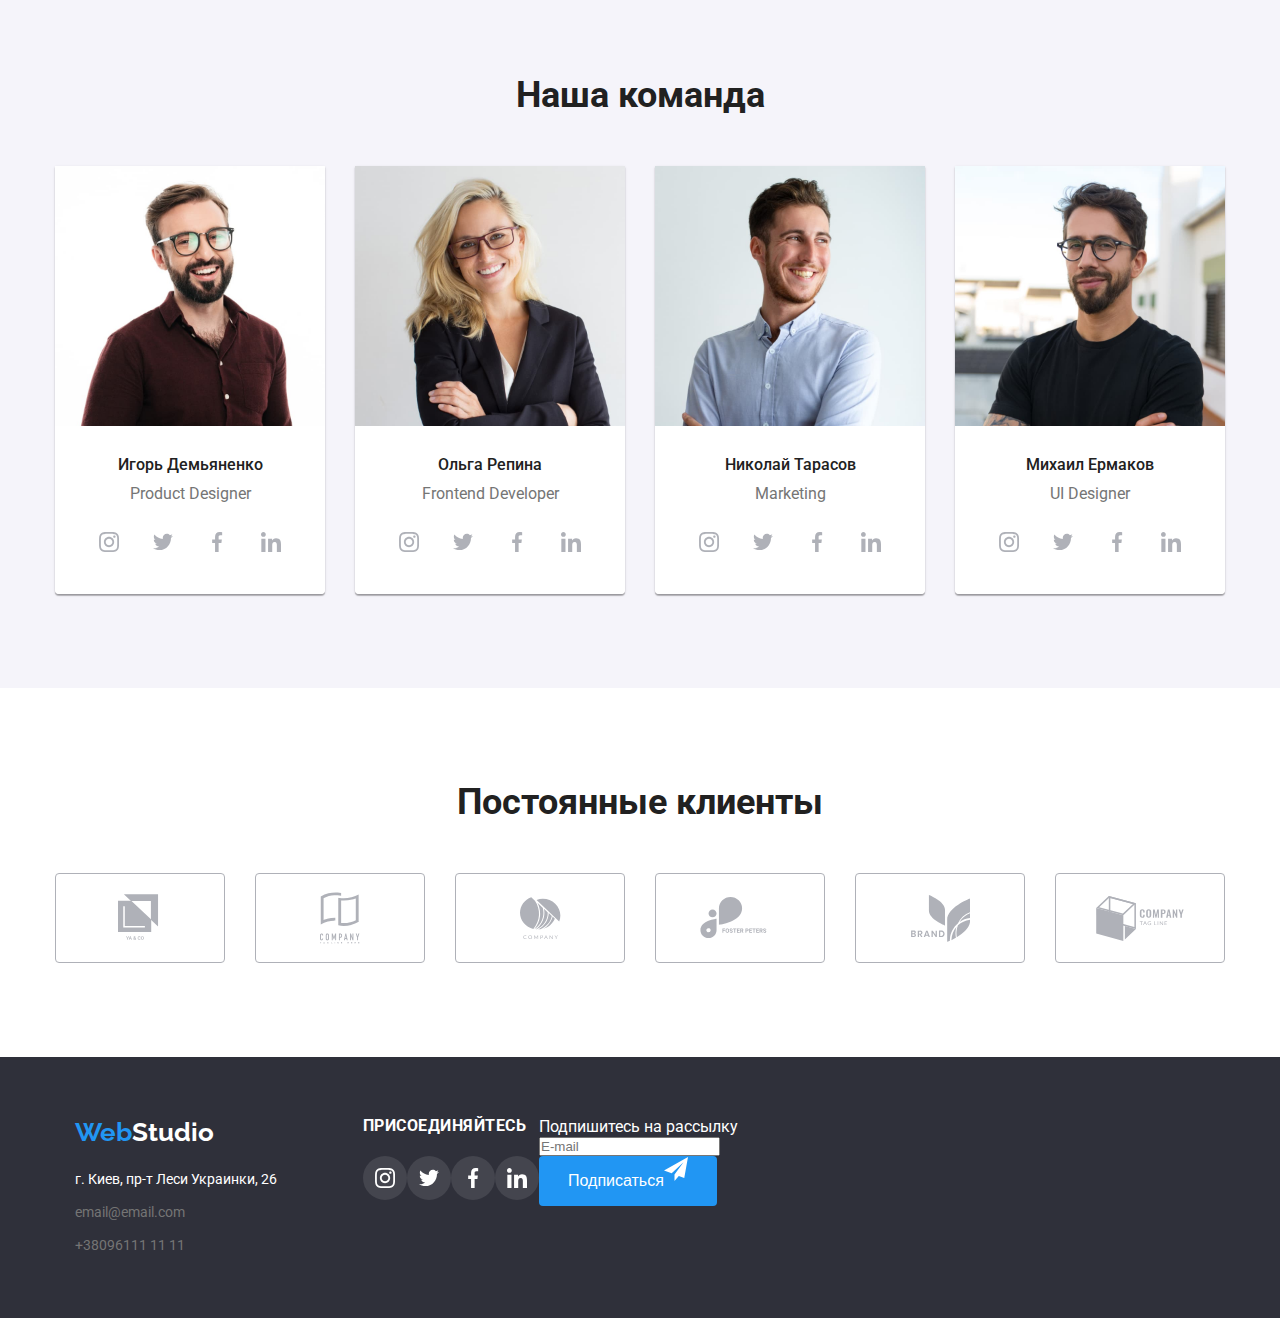
==== commit ef5e6c9c: "6" ====
--- a/index.html
+++ b/index.html
@@ -407,18 +407,26 @@
 
         </div> 
 
-        <div class="sing">
-          <form>
-            <label class="sing-label">
-              Подпишитесь на рассылку
-              <input type="email" name="email" 
+        
+          <form class="sing">
+            <label for="mail" class="sing-label">
+              Подпишитесь на рассылку</label>
+              <div class="sing">
+              <input class="sing__input" type="email" name="mail" 
               placeholder="E-mail"
               />
-            </label>
-          </form>
-        </div>
-
-      </div>
+            
+          
+          <button class="sing__button" type="submit">Подписаться
+            <svg class="sing__icon" width="24" height="24">
+              <use href="./images/symbol-defs.svg#icon-send">
+              </use>
+            </svg>
+          </button>
+          </div>
+
+          
+          </form></div>
       </footer>
     
     <div data-modal class="backdrop is-hidden">
--- a/css/styles.css
+++ b/css/styles.css
@@ -583,7 +583,31 @@
 
 /* footer__sing */
 
-
+.sing__button {
+  /* position: relative; */
+  font-size: 16px;
+  line-height: 1.875;
+  background-color: #2196F3;
+  border-radius: 4px;
+  border: none;
+  color: var(--herotext);
+  padding: 10px 29px;
+  display: flex;
+  align-items: center;
+  
+}
+
+.sing__icon {
+  /* position: absolute; */
+  top: 50%;
+  right: 28px;
+  transform: translateY(-50%);
+
+}
+
+.sing-label {
+  color: var(--herotext);
+}
 
 /* h2 - section title */
 
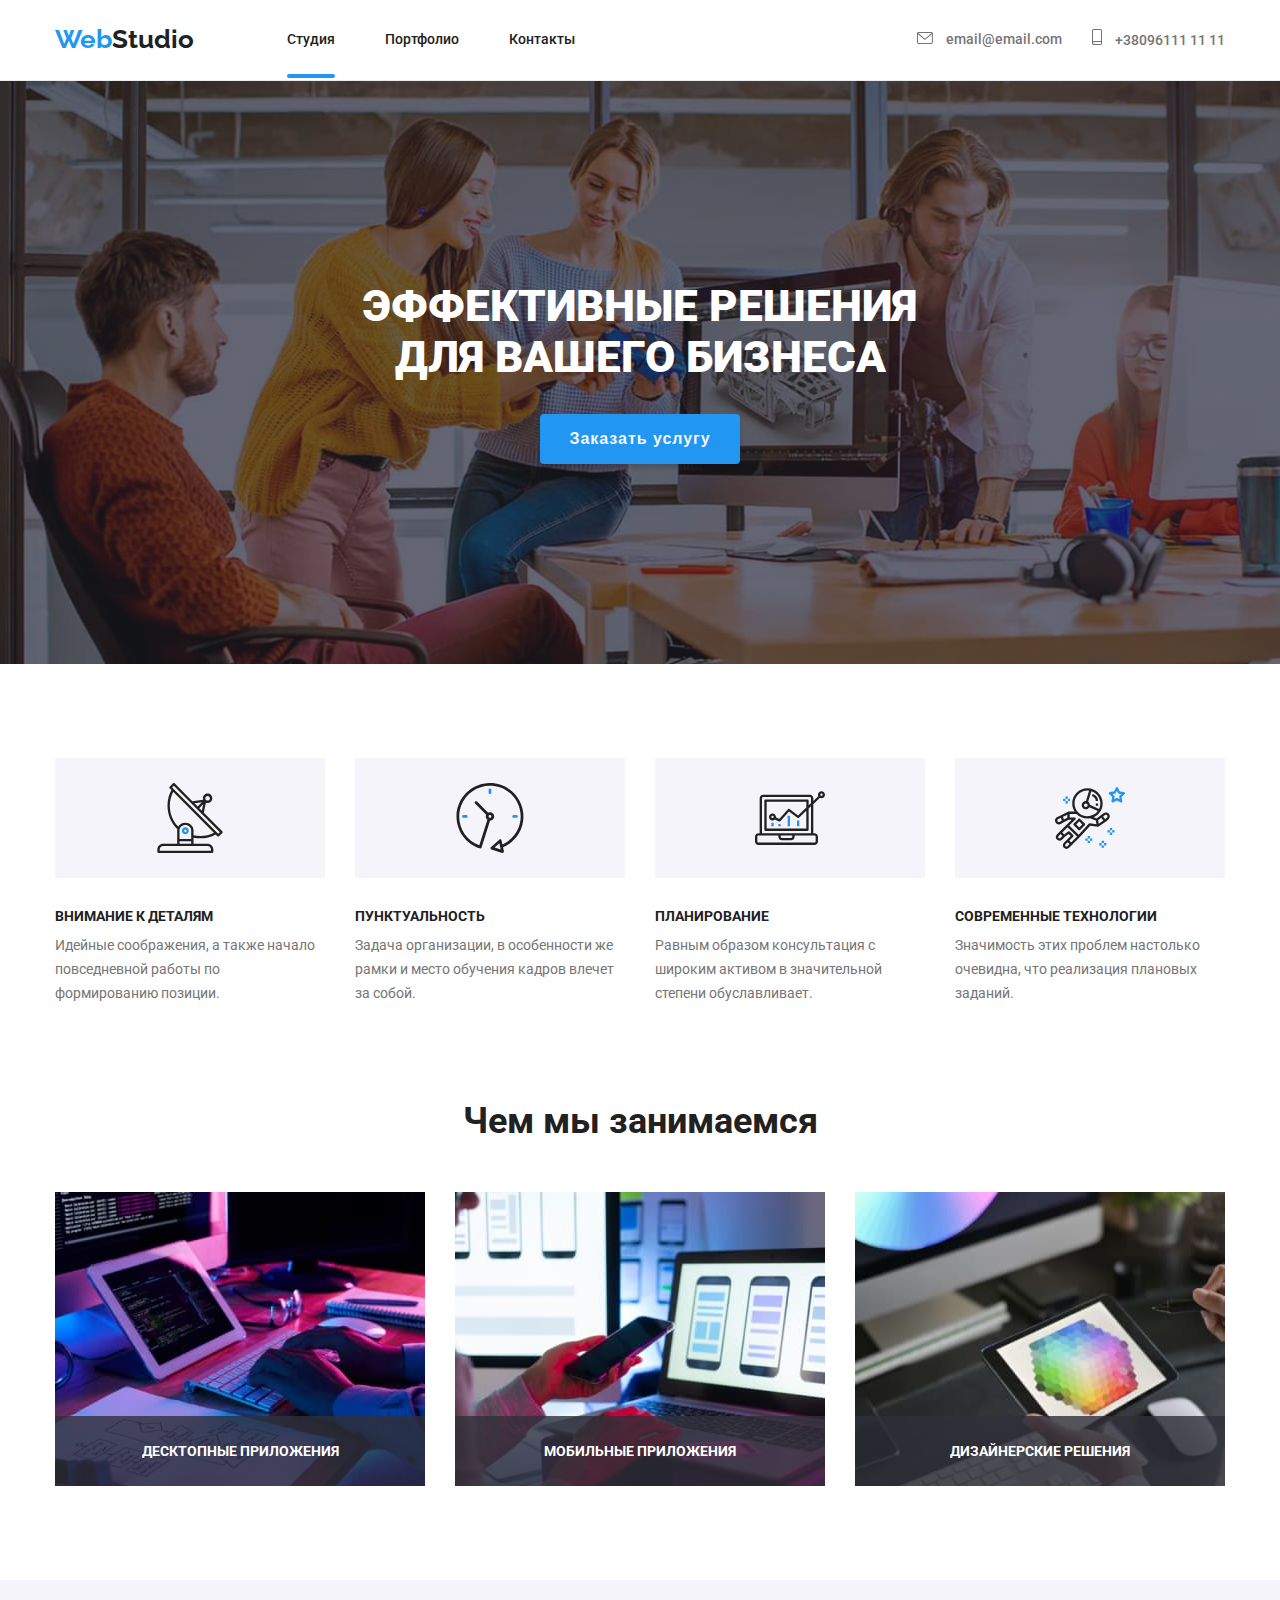
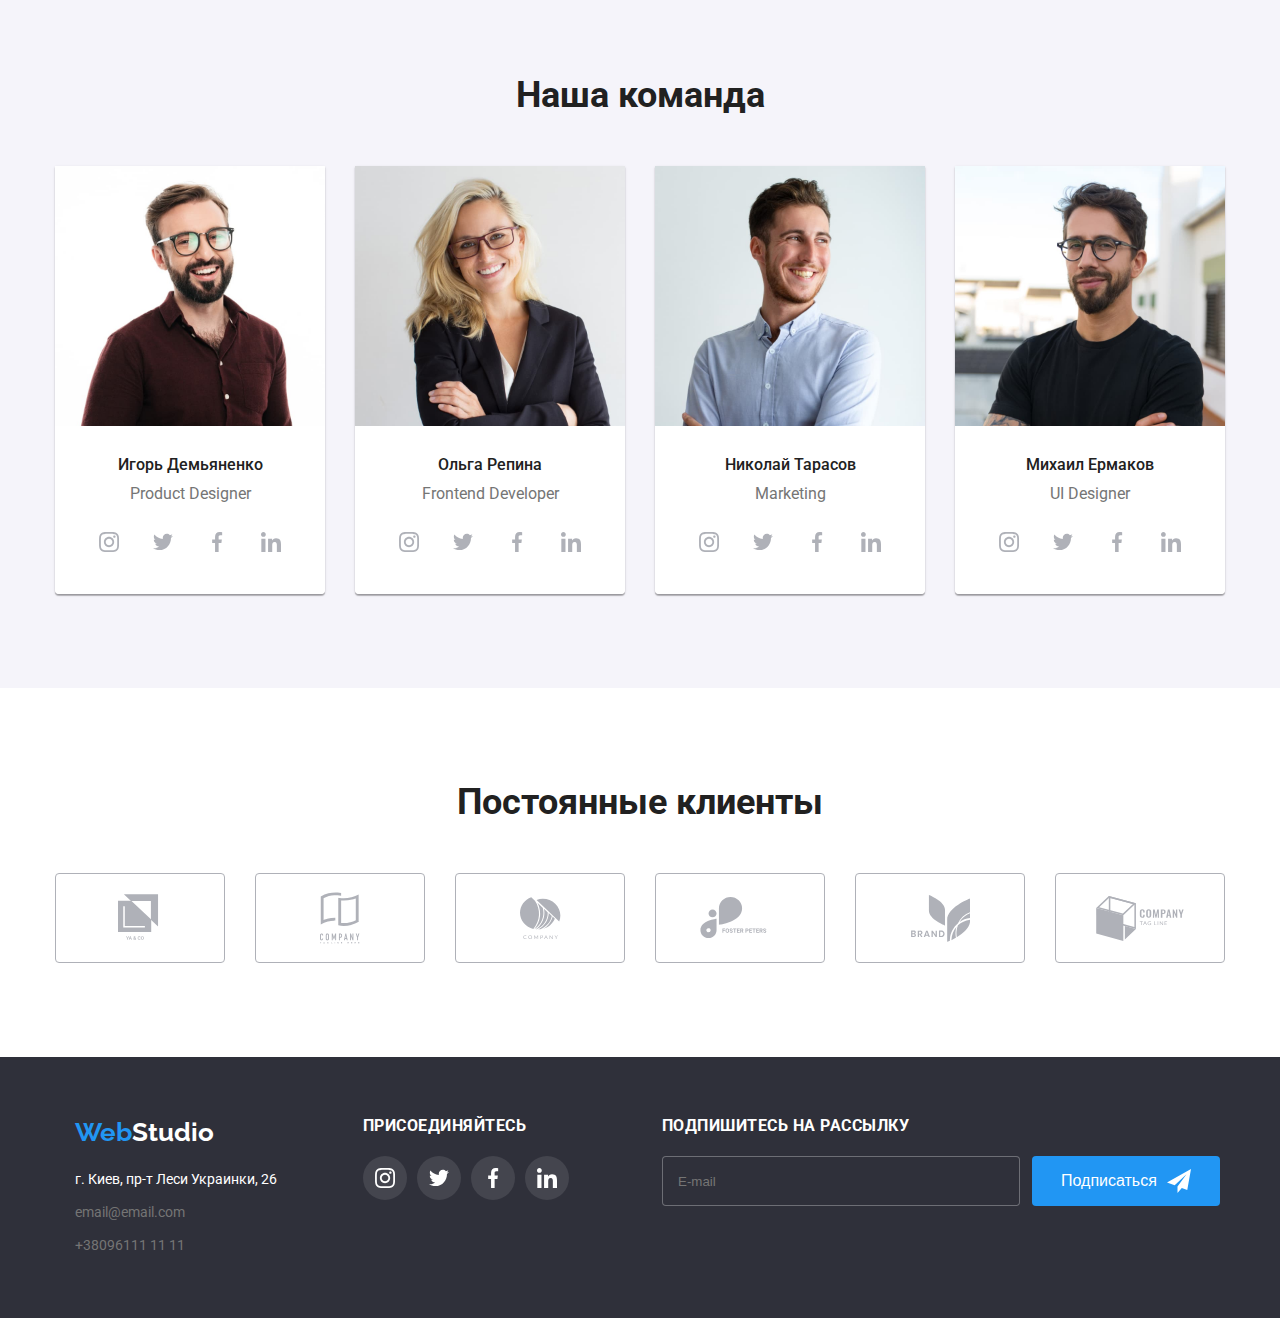
==== commit 64005e44: "6" ====
--- a/index.html
+++ b/index.html
@@ -408,25 +408,29 @@
         </div> 
 
         
-          <form class="sing">
-            <label for="mail" class="sing-label">
+          <form>
+            <div class="sing">
+              <label for="mail" class="sing-label">
               Подпишитесь на рассылку</label>
-              <div class="sing">
-              <input class="sing__input" type="email" name="mail" 
-              placeholder="E-mail"
-              />
+              <div class="sing__wraper">
+                <input class="sing__input" type="email" name="mail" 
+                placeholder="E-mail"/>
             
           
-          <button class="sing__button" type="submit">Подписаться
-            <svg class="sing__icon" width="24" height="24">
-              <use href="./images/symbol-defs.svg#icon-send">
-              </use>
-            </svg>
-          </button>
-          </div>
+                <button class="sing__button" type="submit">Подписаться
+                  <svg class="sing__icon" width="24" height="24">
+                    <use href="./images/symbol-defs.svg#icon-send">
+                    </use>
+                  </svg>
+                </button>
+              </div>
+              
+            </div>
 
           
-          </form></div>
+          </form>
+        
+        </div>
       </footer>
     
     <div data-modal class="backdrop is-hidden">
@@ -470,22 +474,28 @@
             <li class="form__item">
               <label for="comment">Комментарий</label>
           
-            <textarea class="textarea" name="comment" id="comment" rows="10"
+            <textarea class="textarea" name="comment" id="comment" 
             placeholder="Введите текст" ></textarea>
             </li>
           </ul>
          </form>
 
 
-          <div class="checkbox">
-            <label for="">
-              <input type="checkbox" name="" id="">
-              <span class="checkbox-text">Соглашаюсь с рассылкой и принимаю 
-                <a class="checkbox-link" href="#">Условия договора</a>
+          <form class="checkbox">
+            <label class="checkbox__label">
+              <input class="checkbox__input" type="checkbox" name="checkbox">
+              <svg class="checkbox__icon check" width="16" height="15">
+                <use href="./images/symbol-defs.svg#icon-icon-check-1"></use>
+              </svg>
+              <svg class="checkbox__icon uncheck" width="16" height="15">
+                <use href="./images/symbol-defs.svg#icon-Vector-6-1"></use>
+              </svg>
+              <span class="checkbox__text">Соглашаюсь с рассылкой и принимаю 
+                <a class="checkbox__link" href="#">Условия договора</a>
               </span>
 
             </label>
-          </div>
+          </form>
           <button class="submit" type="submit">Отправить</button>
             <div></div>
 
--- a/css/styles.css
+++ b/css/styles.css
@@ -396,7 +396,7 @@
   }
 
 
-.teamate-networks:not(:last-child) {
+.teamate-network-item:not(:last-of-type) {
   margin-right: 10px;
 }
 
@@ -582,6 +582,10 @@
 }
 
 /* footer__sing */
+
+.sing {
+  margin-left: 93px;
+}
 
 .sing__button {
   /* position: relative; */
@@ -594,20 +598,44 @@
   padding: 10px 29px;
   display: flex;
   align-items: center;
-  
+  justify-content: center;
+  margin-left: 12px;
 }
 
 .sing__icon {
   /* position: absolute; */
-  top: 50%;
+  /* top: 50%; */
   right: 28px;
-  transform: translateY(-50%);
-
+  /* transform: translateY(-50%); */
+  color: rgb(255, 255, 255) ;
+  margin-left: 10px;
 }
 
 .sing-label {
   color: var(--herotext);
-}
+  display: block;
+  text-transform: uppercase;
+  margin-bottom: 20px;
+  font-weight: 700;
+  line-height: 1.172;
+  letter-spacing: 0.03em;
+}
+
+.sing__wraper {
+  display: inline-flex;
+}
+
+.sing__input {
+  background-color: var(--background-hero);
+  border: rgba(255, 255, 255, 0.3) 1px solid;
+  border-radius: 4px;
+  width: 358px;
+  height: 50px;
+  padding: 15px;
+}
+
+
+
 
 /* h2 - section title */
 
@@ -708,6 +736,7 @@
   width: 30px;
   height: 30px;
   justify-content: center;
+  background-color: var(--background-main);
 }
 
 /* modal - FORM */
@@ -776,6 +805,7 @@
 
 .textarea {
   width: 100%;
+  height: 120px;
   border: 1px solid rgba(33, 33, 33, 0.2);
   resize: none;
   padding: 12px 16px;
@@ -791,18 +821,63 @@
 
 .checkbox {
   margin-top: 20px;
-}
-
-.checkbox-text {
+  position: relative;
+}
+
+.checkbox__label {
+  display: inline-flex;
+  justify-content: center;
+  text-align: center;
+}
+
+.checkbox__input {
+  
+  position: absolute;
+  width: 1px;
+  height: 1px;
+  margin: -1px;
+  border: 0;
+  padding: 0;
+  white-space: nowrap;
+  clip-path: inset(100%);
+  clip: rect(0 0 0 0);
+  overflow: hidden;
+}
+
+.checkbox__icon {
+  position: absolute;
+  transition: opacity 250ms var(--bazier)
+
+}
+
+.check {
+  opacity: 0;
+}
+
+.checkbox__input:checked ~ .check {
+  opacity: 1;
+}
+
+.checkbox__input:checked ~ .uncheck {
+  opacity: 0;
+}
+
+.checkbox__text {
   font-size: 14px;
   line-height: 1.1714;
   letter-spacing: 0.03em;
   color: var(--greytext);
 }
 
-.checkbox-link {
+.checkbox__link {
   text-decoration: underline;
   color: var(--focus);
+}
+
+.checkbox__icon {
+  position: absolute;
+  left: -20px;
+  top: 1px;
 }
 
 /* button__submit */
